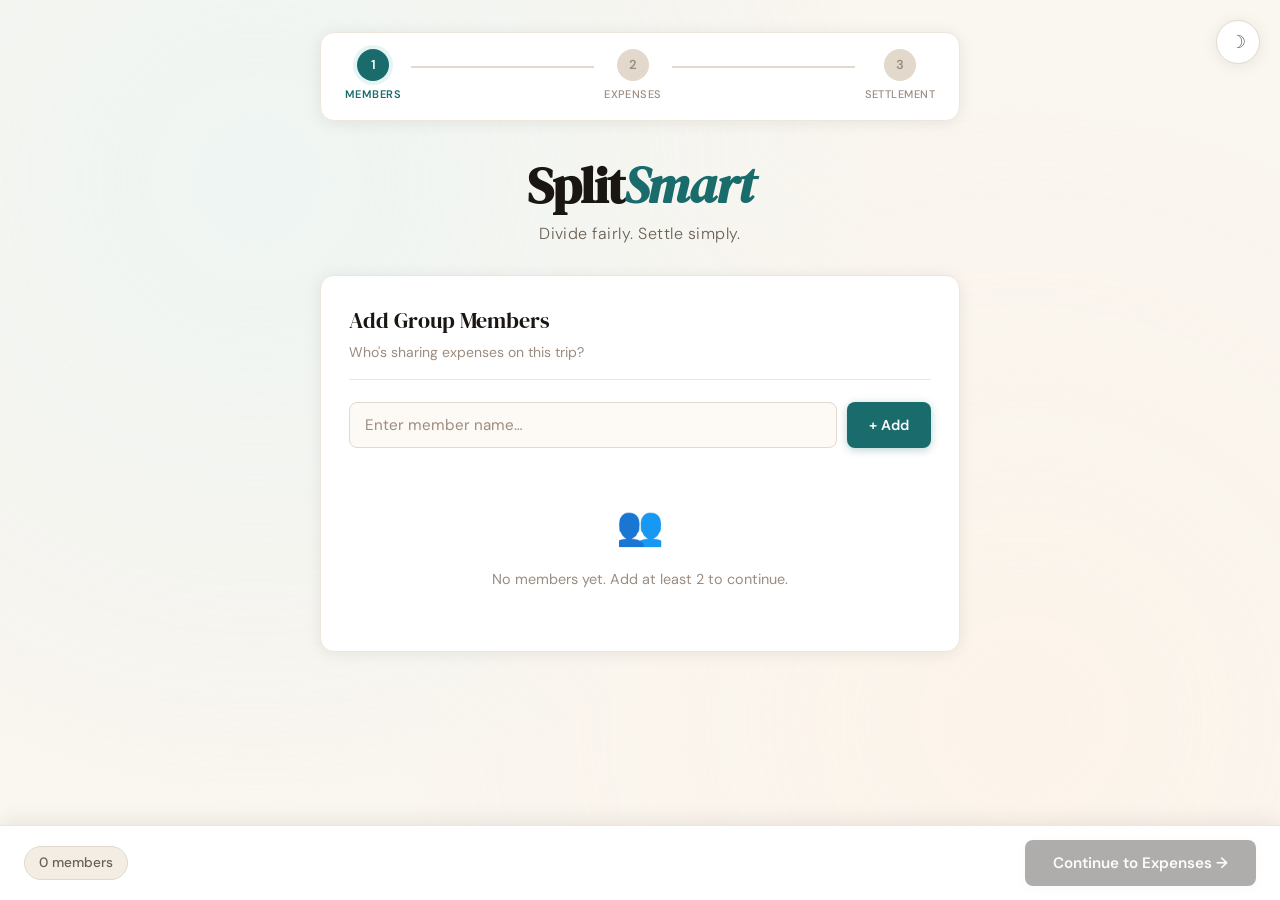
==== expenses.html @ fc4b1399 "Initial commit of SplitSmart application" ====
<!DOCTYPE html>
<html lang="en">
<head>
  <meta charset="UTF-8" />
  <meta name="viewport" content="width=device-width, initial-scale=1.0"/>
  <title>SplitSmart – Expenses</title>
  <link rel="preconnect" href="https://fonts.googleapis.com">
  <link href="https://fonts.googleapis.com/css2?family=DM+Serif+Display:ital@0;1&family=DM+Sans:wght@300;400;500;600&display=swap" rel="stylesheet">
  <link rel="stylesheet" href="style.css" />
</head>
<body>

  <button class="theme-toggle" id="themeToggle" title="Toggle dark mode">
    <span class="toggle-icon">☽</span>
  </button>

  <div class="page-wrapper">
    <!-- Step Indicator -->
    <div class="stepper">
      <div class="step done"><span class="step-num">✓</span><span class="step-label">Members</span></div>
      <div class="step-line active"></div>
      <div class="step active"><span class="step-num">2</span><span class="step-label">Expenses</span></div>
      <div class="step-line"></div>
      <div class="step"><span class="step-num">3</span><span class="step-label">Settlement</span></div>
    </div>

    <header class="page-header">
      <h2 class="page-title">Log Expenses</h2>
      <div class="members-pill" id="membersPill"><!-- JS fills --></div>
    </header>

    <!-- Add Expense Card -->
    <main class="card">
      <div class="card-header">
        <h2>New Expense</h2>
        <p>Record who paid and what for.</p>
      </div>

      <div class="form-grid">
        <div class="form-group">
          <label for="paidBySelect">Paid by</label>
          <select id="paidBySelect" class="text-input select-input">
            <option value="">Select member…</option>
          </select>
        </div>

        <div class="form-group">
          <label for="amountInput">Amount (₹)</label>
          <div class="amount-wrap">
            <span class="currency-symbol">₹</span>
            <input
              type="number"
              id="amountInput"
              class="text-input amount-input"
              placeholder="0.00"
              min="0.01"
              step="0.01"
            />
          </div>
        </div>

        <div class="form-group form-group--full">
          <label for="descInput">Description</label>
          <input
            type="text"
            id="descInput"
            class="text-input"
            placeholder="e.g. Dinner, Hotel, Fuel…"
            maxlength="60"
            autocomplete="off"
          />
        </div>
      </div>

      <div id="expenseError" class="error-msg hidden"></div>

      <button class="btn btn-primary btn-full" id="addExpenseBtn">
        + Add Expense
      </button>
    </main>

    <!-- Expenses Table Card -->
    <div class="card card--table" id="tableCard">
      <div class="card-header card-header--row">
        <div>
          <h2>All Expenses</h2>
          <p id="expenseSubtitle">No expenses yet.</p>
        </div>
        <div class="total-badge" id="totalBadge">Total: ₹0</div>
      </div>

      <div id="expenseTableWrap">
        <div id="tableEmpty" class="empty-state">
          <div class="empty-icon">🧾</div>
          <p>Add your first expense above.</p>
        </div>
        <table class="expense-table hidden" id="expenseTable">
          <thead>
            <tr>
              <th>#</th>
              <th>Description</th>
              <th>Paid by</th>
              <th>Amount</th>
              <th></th>
            </tr>
          </thead>
          <tbody id="expenseTableBody"></tbody>
        </table>
      </div>
    </div>

    <!-- Navigation -->
    <div class="nav-bar">
      <button class="btn btn-ghost" onclick="window.location.href='index.html'">← Back</button>
      <button class="btn btn-next" id="nextBtn" disabled>
        View Settlement →
      </button>
    </div>
  </div>

  <script src="app.js"></script>
  <script>
    // ─── Expenses Page Logic ──────────────────────────────────────────
    initStorage();
    guardPage('expenses'); // redirect if no members

    // Populate dropdown
    const members = getMembers();
    const select = document.getElementById('paidBySelect');
    members.forEach(m => {
      const opt = document.createElement('option');
      opt.value = m;
      opt.textContent = m;
      select.appendChild(opt);
    });

    // Members pill
    document.getElementById('membersPill').innerHTML =
      members.map(m => `<span class="mpill">${escHtml(m)}</span>`).join('');

    renderExpenses();

    const addBtn = document.getElementById('addExpenseBtn');
    const nextBtn = document.getElementById('nextBtn');
    const errorEl = document.getElementById('expenseError');

    addBtn.addEventListener('click', addExpense);
    document.getElementById('amountInput').addEventListener('keydown', e => {
      if (e.key === 'Enter') addExpense();
    });
    nextBtn.addEventListener('click', () => { window.location.href = 'settlement.html'; });

    function addExpense() {
      const paidBy = select.value;
      const amountRaw = document.getElementById('amountInput').value.trim();
      const description = document.getElementById('descInput').value.trim();

      if (!paidBy) return showError('Please select who paid.');
      if (!amountRaw || isNaN(amountRaw) || parseFloat(amountRaw) <= 0)
        return showError('Enter a valid amount greater than 0.');
      if (!description) return showError('Please add a description.');

      const amount = parseFloat(parseFloat(amountRaw).toFixed(2));
      const expenses = getExpenses();
      expenses.push({ paidBy, amount, description, id: Date.now() });
      saveExpenses(expenses);

      // Reset form
      select.value = '';
      document.getElementById('amountInput').value = '';
      document.getElementById('descInput').value = '';
      hideError();
      renderExpenses();
    }

    function renderExpenses() {
      const expenses = getExpenses();
      const tbody = document.getElementById('expenseTableBody');
      const table = document.getElementById('expenseTable');
      const empty = document.getElementById('tableEmpty');
      const badge = document.getElementById('totalBadge');
      const subtitle = document.getElementById('expenseSubtitle');

      const total = expenses.reduce((s, e) => s + e.amount, 0);
      badge.textContent = `Total: ₹${fmt(total)}`;
      nextBtn.disabled = expenses.length === 0;

      if (expenses.length === 0) {
        table.classList.add('hidden');
        empty.classList.remove('hidden');
        subtitle.textContent = 'No expenses yet.';
        return;
      }

      subtitle.textContent = `${expenses.length} expense${expenses.length !== 1 ? 's' : ''} recorded.`;
      empty.classList.add('hidden');
      table.classList.remove('hidden');

      tbody.innerHTML = expenses.map((exp, i) => `
        <tr class="animate-in" style="animation-delay:${i * 40}ms">
          <td class="td-num">${i + 1}</td>
          <td class="td-desc">${escHtml(exp.description)}</td>
          <td><span class="payer-tag">${escHtml(exp.paidBy)}</span></td>
          <td class="td-amount">₹${fmt(exp.amount)}</td>
          <td><button class="remove-btn" onclick="removeExpense(${i})" title="Delete">✕</button></td>
        </tr>
      `).join('');
    }

    function removeExpense(index) {
      const expenses = getExpenses();
      expenses.splice(index, 1);
      saveExpenses(expenses);
      renderExpenses();
    }

    function showError(msg) {
      errorEl.textContent = msg;
      errorEl.classList.remove('hidden');
      setTimeout(hideError, 3000);
    }
    function hideError() { errorEl.classList.add('hidden'); }
  </script>
</body>
</html>
---- style.css ----
/* ═══════════════════════════════════════════════════════════════════
   SplitSmart – style.css
   Design system: Warm editorial / financial
   Fonts: DM Serif Display + DM Sans
   Palette: Cream / Deep Teal / Amber
═══════════════════════════════════════════════════════════════════ */

/* ─── CSS Variables (Light Mode) ─────────────────────────────────── */
:root {
  /* Core palette */
  --bg:           #faf6f0;
  --bg-alt:       #f3ede3;
  --surface:      #ffffff;
  --surface-2:    #fdf9f4;
  --border:       #e2d9cc;
  --border-soft:  #ede6da;

  /* Text */
  --text-primary:   #1a1612;
  --text-secondary: #6b5f54;
  --text-muted:     #9c8c7f;

  /* Accent – Deep Teal */
  --accent:         #1a6b6b;
  --accent-dark:    #134f4f;
  --accent-light:   #e6f4f4;
  --accent-soft:    #c0e0e0;

  /* Amber */
  --amber:          #d97b2a;
  --amber-light:    #fef3e7;
  --amber-soft:     #f7d9b0;

  /* Status */
  --green:          #1e7a4a;
  --green-bg:       #e8f7ef;
  --red:            #c0392b;
  --red-bg:         #fdecea;
  --neutral-bg:     #f0f0f0;

  /* Layout */
  --radius:    14px;
  --radius-sm: 8px;
  --shadow:    0 2px 16px rgba(26, 22, 18, 0.08);
  --shadow-lg: 0 6px 30px rgba(26, 22, 18, 0.12);

  /* Transition */
  --trans: 0.22s ease;
}

/* ─── Dark Mode ───────────────────────────────────────────────────── */
[data-theme="dark"] {
  --bg:           #0f1a1a;
  --bg-alt:       #141f1f;
  --surface:      #1a2828;
  --surface-2:    #1f2f2f;
  --border:       #2a3f3f;
  --border-soft:  #223333;

  --text-primary:   #e8f0ee;
  --text-secondary: #8faaa8;
  --text-muted:     #5a7a78;

  --accent:         #3ab0b0;
  --accent-dark:    #2d9090;
  --accent-light:   #0d2f2f;
  --accent-soft:    #1a4040;

  --amber:          #e8944a;
  --amber-light:    #2a1a0a;
  --amber-soft:     #4a2a10;

  --green:          #4ac28a;
  --green-bg:       #0a2a1a;
  --red:            #f07060;
  --red-bg:         #2a0f0a;
  --neutral-bg:     #2a3535;

  --shadow:    0 2px 16px rgba(0, 0, 0, 0.3);
  --shadow-lg: 0 6px 30px rgba(0, 0, 0, 0.4);
}

/* ─── Reset & Base ────────────────────────────────────────────────── */
*, *::before, *::after { box-sizing: border-box; margin: 0; padding: 0; }

html {
  scroll-behavior: smooth;
  font-size: 16px;
}

body {
  font-family: 'DM Sans', sans-serif;
  background: var(--bg);
  color: var(--text-primary);
  min-height: 100vh;
  transition: background var(--trans), color var(--trans);
  line-height: 1.6;
}

/* Subtle background texture */
body::before {
  content: '';
  position: fixed;
  inset: 0;
  background-image:
    radial-gradient(circle at 20% 20%, var(--accent-light) 0%, transparent 50%),
    radial-gradient(circle at 80% 80%, var(--amber-light) 0%, transparent 50%);
  opacity: 0.6;
  pointer-events: none;
  z-index: 0;
}

/* ─── Layout ──────────────────────────────────────────────────────── */
.page-wrapper {
  position: relative;
  z-index: 1;
  max-width: 680px;
  margin: 0 auto;
  padding: 32px 20px 100px;
}

/* ─── Dark Mode Toggle ────────────────────────────────────────────── */
.theme-toggle {
  position: fixed;
  top: 20px;
  right: 20px;
  z-index: 1000;
  width: 44px;
  height: 44px;
  border-radius: 50%;
  border: 1.5px solid var(--border);
  background: var(--surface);
  color: var(--text-secondary);
  font-size: 18px;
  cursor: pointer;
  display: flex;
  align-items: center;
  justify-content: center;
  box-shadow: var(--shadow);
  transition: all var(--trans);
}
.theme-toggle:hover {
  border-color: var(--accent);
  color: var(--accent);
  transform: scale(1.08);
}

/* ─── Stepper ─────────────────────────────────────────────────────── */
.stepper {
  display: flex;
  align-items: center;
  justify-content: center;
  gap: 0;
  margin-bottom: 36px;
  padding: 16px 24px;
  background: var(--surface);
  border: 1px solid var(--border-soft);
  border-radius: var(--radius);
  box-shadow: var(--shadow);
}

.step {
  display: flex;
  flex-direction: column;
  align-items: center;
  gap: 5px;
}

.step-num {
  width: 32px;
  height: 32px;
  border-radius: 50%;
  background: var(--border);
  color: var(--text-muted);
  font-size: 13px;
  font-weight: 600;
  display: flex;
  align-items: center;
  justify-content: center;
  transition: all var(--trans);
  font-family: 'DM Sans', sans-serif;
}

.step-label {
  font-size: 11px;
  font-weight: 500;
  color: var(--text-muted);
  letter-spacing: 0.04em;
  text-transform: uppercase;
  transition: color var(--trans);
}

.step.active .step-num {
  background: var(--accent);
  color: #fff;
  box-shadow: 0 0 0 4px var(--accent-light);
}
.step.active .step-label { color: var(--accent); font-weight: 600; }

.step.done .step-num {
  background: var(--green);
  color: #fff;
}
.step.done .step-label { color: var(--green); }

.step-line {
  flex: 1;
  height: 2px;
  background: var(--border);
  margin: 0 10px;
  margin-bottom: 18px;
  min-width: 40px;
  transition: background var(--trans);
}
.step-line.active { background: var(--green); }

/* ─── Hero / Page Header ──────────────────────────────────────────── */
.hero {
  text-align: center;
  margin-bottom: 28px;
}

.brand {
  font-family: 'DM Serif Display', serif;
  font-size: clamp(2.4rem, 7vw, 3.2rem);
  color: var(--text-primary);
  letter-spacing: -0.02em;
  line-height: 1.1;
}
.brand em {
  font-style: italic;
  color: var(--accent);
}

.hero-sub {
  margin-top: 8px;
  font-size: 1rem;
  color: var(--text-secondary);
  font-weight: 300;
  letter-spacing: 0.03em;
}

.page-header {
  margin-bottom: 24px;
}
.page-title {
  font-family: 'DM Serif Display', serif;
  font-size: clamp(1.6rem, 5vw, 2.2rem);
  color: var(--text-primary);
  letter-spacing: -0.02em;
}
.page-sub {
  color: var(--text-secondary);
  font-size: 0.95rem;
  margin-top: 4px;
}

.members-pill {
  display: flex;
  flex-wrap: wrap;
  gap: 6px;
  margin-top: 10px;
}
.mpill {
  padding: 3px 11px;
  border-radius: 99px;
  background: var(--accent-light);
  color: var(--accent);
  font-size: 12px;
  font-weight: 500;
  border: 1px solid var(--accent-soft);
}

/* ─── Cards ───────────────────────────────────────────────────────── */
.card {
  background: var(--surface);
  border: 1px solid var(--border-soft);
  border-radius: var(--radius);
  padding: 28px;
  margin-bottom: 20px;
  box-shadow: var(--shadow);
  transition: box-shadow var(--trans);
}
.card:hover { box-shadow: var(--shadow-lg); }

.card-header {
  margin-bottom: 22px;
  padding-bottom: 16px;
  border-bottom: 1px solid var(--border-soft);
}
.card-header h2 {
  font-family: 'DM Serif Display', serif;
  font-size: 1.35rem;
  color: var(--text-primary);
  font-weight: 400;
}
.card-header p {
  font-size: 0.875rem;
  color: var(--text-muted);
  margin-top: 3px;
}
.card-header--row {
  display: flex;
  justify-content: space-between;
  align-items: flex-start;
  flex-wrap: wrap;
  gap: 10px;
}

/* ─── Form Elements ───────────────────────────────────────────────── */
.input-row {
  display: flex;
  gap: 10px;
}
.input-row .text-input { flex: 1; }

.form-grid {
  display: grid;
  grid-template-columns: 1fr 1fr;
  gap: 16px;
  margin-bottom: 16px;
}
.form-group--full { grid-column: 1 / -1; }

.form-group {
  display: flex;
  flex-direction: column;
  gap: 6px;
}
.form-group label {
  font-size: 12px;
  font-weight: 600;
  text-transform: uppercase;
  letter-spacing: 0.06em;
  color: var(--text-secondary);
}

.text-input {
  width: 100%;
  padding: 12px 15px;
  background: var(--surface-2);
  border: 1.5px solid var(--border);
  border-radius: var(--radius-sm);
  color: var(--text-primary);
  font-family: 'DM Sans', sans-serif;
  font-size: 0.95rem;
  outline: none;
  transition: border-color var(--trans), box-shadow var(--trans), background var(--trans);
}
.text-input:focus {
  border-color: var(--accent);
  box-shadow: 0 0 0 3px var(--accent-light);
  background: var(--surface);
}
.text-input.input-error {
  border-color: var(--red);
  box-shadow: 0 0 0 3px var(--red-bg);
}
.text-input::placeholder { color: var(--text-muted); }

.select-input {
  cursor: pointer;
  appearance: none;
  background-image: url("data:image/svg+xml,%3Csvg xmlns='http://www.w3.org/2000/svg' width='12' height='8' viewBox='0 0 12 8'%3E%3Cpath d='M1 1l5 5 5-5' stroke='%239c8c7f' stroke-width='1.5' fill='none' stroke-linecap='round'/%3E%3C/svg%3E");
  background-repeat: no-repeat;
  background-position: right 14px center;
  padding-right: 36px;
}

.amount-wrap {
  position: relative;
}
.currency-symbol {
  position: absolute;
  left: 13px;
  top: 50%;
  transform: translateY(-50%);
  color: var(--text-muted);
  font-weight: 500;
  font-size: 0.95rem;
  pointer-events: none;
}
.amount-input { padding-left: 28px; }

input[type="number"]::-webkit-inner-spin-button,
input[type="number"]::-webkit-outer-spin-button { opacity: 0; }

/* ─── Buttons ─────────────────────────────────────────────────────── */
.btn {
  padding: 12px 22px;
  border-radius: var(--radius-sm);
  font-family: 'DM Sans', sans-serif;
  font-size: 0.9rem;
  font-weight: 600;
  cursor: pointer;
  transition: all var(--trans);
  border: none;
  display: inline-flex;
  align-items: center;
  justify-content: center;
  gap: 6px;
  white-space: nowrap;
}
.btn:active { transform: scale(0.97); }

.btn-primary {
  background: var(--accent);
  color: #fff;
  box-shadow: 0 2px 8px rgba(26, 107, 107, 0.3);
}
.btn-primary:hover {
  background: var(--accent-dark);
  box-shadow: 0 4px 14px rgba(26, 107, 107, 0.4);
  transform: translateY(-1px);
}

.btn-next {
  background: var(--text-primary);
  color: var(--bg);
  padding: 13px 28px;
  font-size: 0.95rem;
  border-radius: var(--radius-sm);
  box-shadow: var(--shadow);
}
.btn-next:hover:not(:disabled) {
  transform: translateY(-2px);
  box-shadow: var(--shadow-lg);
}
.btn-next:disabled {
  opacity: 0.35;
  cursor: not-allowed;
  transform: none;
}

.btn-ghost {
  background: transparent;
  color: var(--text-secondary);
  border: 1.5px solid var(--border);
}
.btn-ghost:hover {
  border-color: var(--accent);
  color: var(--accent);
}

.btn-reset {
  background: var(--amber-light);
  color: var(--amber);
  border: 1.5px solid var(--amber-soft);
}
.btn-reset:hover {
  background: var(--amber);
  color: #fff;
}

.btn-full { width: 100%; }

/* ─── Member Chips ────────────────────────────────────────────────── */
.members-list {
  display: flex;
  flex-direction: column;
  gap: 8px;
  margin-top: 16px;
}

.member-chip {
  display: flex;
  align-items: center;
  gap: 12px;
  padding: 11px 14px;
  background: var(--surface-2);
  border: 1px solid var(--border-soft);
  border-radius: var(--radius-sm);
  transition: all var(--trans);
}
.member-chip:hover {
  border-color: var(--accent-soft);
  background: var(--accent-light);
}

.member-avatar {
  width: 34px;
  height: 34px;
  border-radius: 50%;
  background: var(--accent);
  color: #fff;
  font-weight: 700;
  font-size: 14px;
  display: flex;
  align-items: center;
  justify-content: center;
  flex-shrink: 0;
  font-family: 'DM Serif Display', serif;
}

.member-name {
  flex: 1;
  font-weight: 500;
  font-size: 0.95rem;
}

.remove-btn {
  width: 26px;
  height: 26px;
  border-radius: 50%;
  border: none;
  background: transparent;
  color: var(--text-muted);
  font-size: 11px;
  cursor: pointer;
  display: flex;
  align-items: center;
  justify-content: center;
  transition: all var(--trans);
}
.remove-btn:hover {
  background: var(--red-bg);
  color: var(--red);
}

/* ─── Empty State ─────────────────────────────────────────────────── */
.empty-state {
  text-align: center;
  padding: 32px 20px;
  color: var(--text-muted);
}
.empty-icon { font-size: 2.4rem; margin-bottom: 10px; }
.empty-state p { font-size: 0.9rem; }

/* ─── Error Message ───────────────────────────────────────────────── */
.error-msg {
  background: var(--red-bg);
  color: var(--red);
  border: 1px solid rgba(192, 57, 43, 0.2);
  border-radius: var(--radius-sm);
  padding: 10px 14px;
  font-size: 0.875rem;
  font-weight: 500;
  margin-top: 12px;
  animation: slideDown 0.2s ease;
}

/* ─── Navigation Bar ──────────────────────────────────────────────── */
.nav-bar {
  position: fixed;
  bottom: 0;
  left: 0;
  right: 0;
  padding: 14px 24px;
  background: var(--surface);
  border-top: 1px solid var(--border-soft);
  display: flex;
  justify-content: space-between;
  align-items: center;
  z-index: 100;
  box-shadow: 0 -4px 20px rgba(26,22,18,0.08);
}

.member-count-badge {
  font-size: 0.85rem;
  font-weight: 500;
  color: var(--text-secondary);
  background: var(--bg-alt);
  border: 1px solid var(--border);
  border-radius: 99px;
  padding: 5px 14px;
}

/* ─── Expense Table ───────────────────────────────────────────────── */
.expense-table {
  width: 100%;
  border-collapse: collapse;
  font-size: 0.9rem;
}
.expense-table th {
  text-align: left;
  padding: 9px 12px;
  font-size: 11px;
  font-weight: 600;
  text-transform: uppercase;
  letter-spacing: 0.06em;
  color: var(--text-muted);
  border-bottom: 1px solid var(--border-soft);
}
.expense-table td {
  padding: 12px 12px;
  border-bottom: 1px solid var(--border-soft);
  vertical-align: middle;
}
.expense-table tr:last-child td { border-bottom: none; }
.expense-table tr:hover td { background: var(--surface-2); }

.td-num { color: var(--text-muted); font-size: 0.82rem; width: 36px; }
.td-desc { font-weight: 500; }
.td-amount { font-weight: 600; color: var(--accent); text-align: right; white-space: nowrap; }

.payer-tag {
  display: inline-block;
  padding: 3px 10px;
  border-radius: 99px;
  background: var(--accent-light);
  color: var(--accent);
  font-size: 0.82rem;
  font-weight: 600;
  border: 1px solid var(--accent-soft);
}

.total-badge {
  font-weight: 700;
  font-size: 1rem;
  color: var(--accent);
  background: var(--accent-light);
  border: 1.5px solid var(--accent-soft);
  border-radius: 99px;
  padding: 5px 16px;
  white-space: nowrap;
}

/* ─── Settlement Page ─────────────────────────────────────────────── */

/* Stats Row */
.stats-row {
  display: grid;
  grid-template-columns: repeat(4, 1fr);
  gap: 12px;
  margin-bottom: 20px;
}
@media (max-width: 500px) { .stats-row { grid-template-columns: repeat(2, 1fr); } }

.stat-card {
  background: var(--surface);
  border: 1px solid var(--border-soft);
  border-radius: var(--radius);
  padding: 18px 16px;
  text-align: center;
  box-shadow: var(--shadow);
}
.stat-label {
  font-size: 11px;
  font-weight: 600;
  text-transform: uppercase;
  letter-spacing: 0.06em;
  color: var(--text-muted);
  margin-bottom: 6px;
}
.stat-value {
  font-family: 'DM Serif Display', serif;
  font-size: 1.5rem;
  color: var(--text-primary);
  line-height: 1.1;
}

/* Breakdown Grid */
.breakdown-grid {
  display: flex;
  flex-direction: column;
  gap: 10px;
}

.breakdown-card {
  display: flex;
  align-items: center;
  gap: 14px;
  padding: 14px 16px;
  border-radius: var(--radius-sm);
  border: 1.5px solid transparent;
  transition: all var(--trans);
}
.breakdown-card.balance-pos {
  background: var(--green-bg);
  border-color: rgba(30, 122, 74, 0.2);
}
.breakdown-card.balance-neg {
  background: var(--red-bg);
  border-color: rgba(192, 57, 43, 0.2);
}
.breakdown-card.balance-zero {
  background: var(--neutral-bg);
  border-color: var(--border-soft);
}

.bd-avatar {
  width: 40px;
  height: 40px;
  border-radius: 50%;
  background: var(--accent);
  color: #fff;
  font-family: 'DM Serif Display', serif;
  font-size: 16px;
  display: flex;
  align-items: center;
  justify-content: center;
  flex-shrink: 0;
}

.bd-info { flex: 1; }
.bd-name { font-weight: 600; font-size: 0.95rem; }
.bd-paid, .bd-share {
  font-size: 0.8rem;
  color: var(--text-secondary);
  margin-top: 1px;
}

.bd-status {
  font-size: 0.82rem;
  font-weight: 700;
  text-align: right;
  white-space: nowrap;
}
.balance-pos .bd-status { color: var(--green); }
.balance-neg .bd-status { color: var(--red); }
.balance-zero .bd-status { color: var(--text-muted); }

/* Settlement List */
.card--settlement {}

.settlement-list {
  display: flex;
  flex-direction: column;
  gap: 12px;
}

.txn {
  display: flex;
  align-items: center;
  gap: 12px;
  padding: 16px 18px;
  background: var(--surface-2);
  border: 1px solid var(--border-soft);
  border-radius: var(--radius-sm);
  transition: all var(--trans);
}
.txn:hover {
  border-color: var(--amber-soft);
  background: var(--amber-light);
}

.txn-from, .txn-to {
  display: flex;
  flex-direction: column;
  align-items: center;
  gap: 5px;
  min-width: 64px;
  font-size: 0.82rem;
  font-weight: 600;
  color: var(--text-secondary);
  text-align: center;
}

.txn-avatar {
  width: 38px;
  height: 38px;
  border-radius: 50%;
  font-family: 'DM Serif Display', serif;
  font-size: 16px;
  display: flex;
  align-items: center;
  justify-content: center;
  color: #fff;
}
.txn-avatar--from { background: var(--red); }
.txn-avatar--to   { background: var(--green); }

.txn-arrow {
  flex: 1;
  display: flex;
  flex-direction: column;
  align-items: center;
  gap: 4px;
}
.txn-amount {
  font-weight: 700;
  font-size: 1rem;
  color: var(--amber);
  font-family: 'DM Serif Display', serif;
}
.arrow-line {
  width: 100%;
  display: flex;
  align-items: center;
  gap: 0;
}
.arrow-line::before {
  content: '';
  flex: 1;
  height: 2px;
  background: var(--border);
}
.arrow-head {
  color: var(--text-muted);
  font-size: 10px;
}

.all-settled {
  text-align: center;
  padding: 36px 20px;
  color: var(--text-secondary);
}
.settled-icon { font-size: 3rem; margin-bottom: 10px; }

/* Expense Log / Details */
.card--log {
  background: var(--surface);
  border: 1px solid var(--border-soft);
}
.log-summary {
  font-size: 0.88rem;
  font-weight: 600;
  color: var(--text-secondary);
  cursor: pointer;
  padding: 4px 0;
  user-select: none;
  list-style: none;
  display: flex;
  align-items: center;
  gap: 8px;
}
.log-summary::before { content: '▸'; transition: transform 0.2s; }
details[open] .log-summary::before { transform: rotate(90deg); }
.log-summary:hover { color: var(--accent); }
details .expense-table { margin-top: 16px; }

/* ─── Animations ──────────────────────────────────────────────────── */
@keyframes slideDown {
  from { opacity: 0; transform: translateY(-6px); }
  to   { opacity: 1; transform: translateY(0); }
}

@keyframes fadeUp {
  from { opacity: 0; transform: translateY(12px); }
  to   { opacity: 1; transform: translateY(0); }
}

.animate-in {
  animation: fadeUp 0.3s ease both;
}

.card {
  animation: fadeUp 0.35s ease both;
}

/* ─── Utilities ───────────────────────────────────────────────────── */
.hidden { display: none !important; }

/* ─── Responsive ──────────────────────────────────────────────────── */
@media (max-width: 480px) {
  .page-wrapper { padding: 24px 14px 90px; }
  .card { padding: 20px; }
  .stepper { padding: 12px 16px; }
  .step-label { display: none; }
  .form-grid { grid-template-columns: 1fr; }
  .input-row { flex-direction: column; }
  .nav-bar { padding: 12px 16px; }
  .card-header--row { flex-direction: column; align-items: stretch; }
  .total-badge { text-align: center; }
  .txn-from, .txn-to { min-width: 50px; font-size: 0.75rem; }
}

@media (max-width: 380px) {
  .step-line { min-width: 20px; }
}
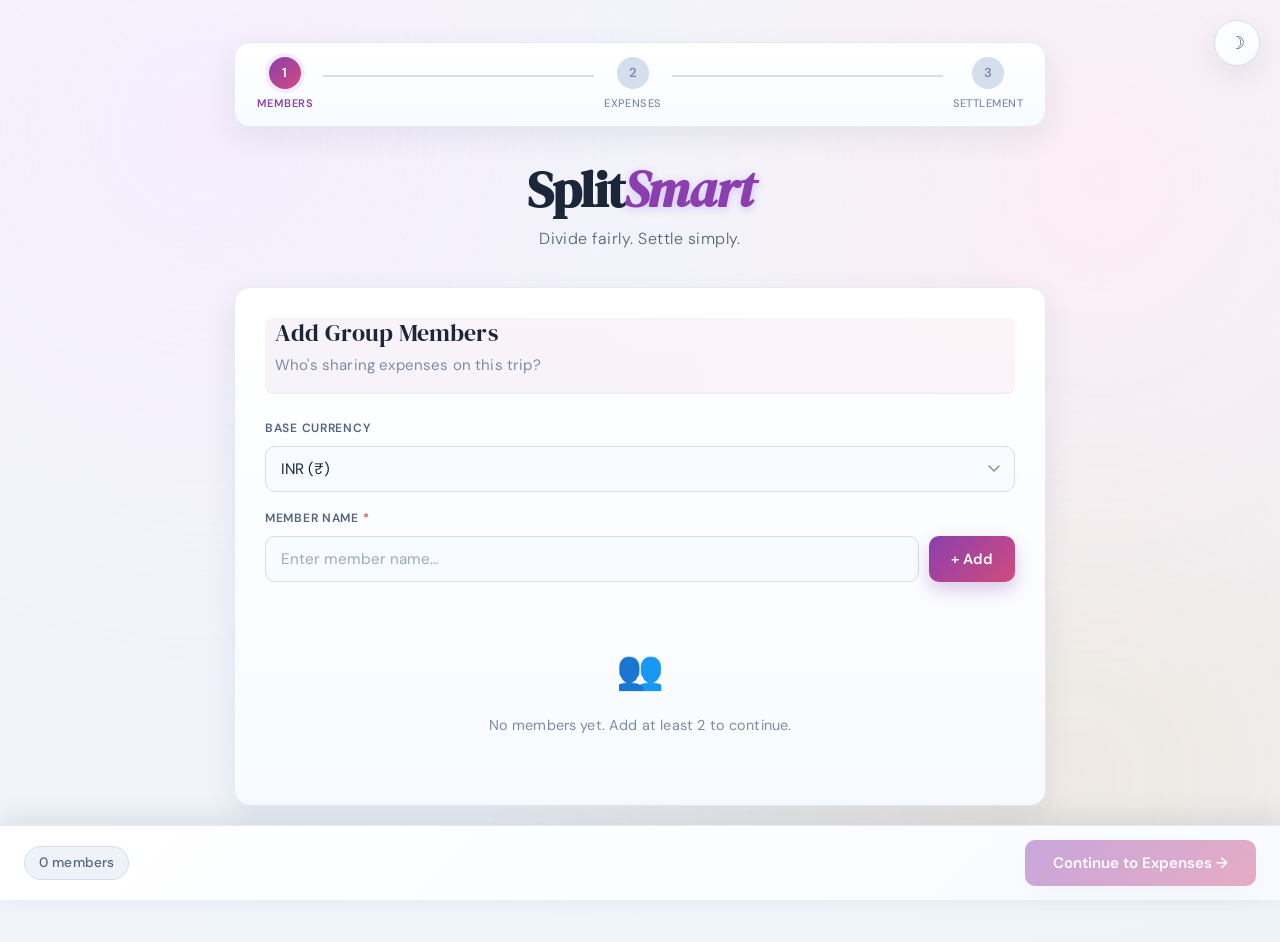
==== commit 51595cd7: "Enhance SplitSmart with Categories, Custom Splits, Insights and visual upgrades" ====
--- a/expenses.html
+++ b/expenses.html
@@ -38,16 +38,16 @@
 
       <div class="form-grid">
         <div class="form-group">
-          <label for="paidBySelect">Paid by</label>
+          <label for="paidBySelect" class="required">Paid by</label>
           <select id="paidBySelect" class="text-input select-input">
             <option value="">Select member…</option>
           </select>
         </div>
 
         <div class="form-group">
-          <label for="amountInput">Amount (₹)</label>
+          <label for="amountInput" class="required">Amount</label>
           <div class="amount-wrap">
-            <span class="currency-symbol">₹</span>
+            <span class="currency-symbol" id="currSym">₹</span>
             <input
               type="number"
               id="amountInput"
@@ -59,8 +59,18 @@
           </div>
         </div>
 
-        <div class="form-group form-group--full">
-          <label for="descInput">Description</label>
+        <div class="form-group">
+          <label for="categorySelect">Category</label>
+          <select id="categorySelect" class="text-input select-input">
+            <option value="Food">Food</option>
+            <option value="Travel">Travel</option>
+            <option value="Stay">Stay</option>
+            <option value="Misc">Misc</option>
+          </select>
+        </div>
+
+        <div class="form-group">
+          <label for="descInput" class="required">Description</label>
           <input
             type="text"
             id="descInput"
@@ -70,6 +80,25 @@
             autocomplete="off"
           />
         </div>
+
+        <div class="form-group form-group--full">
+          <label for="splitTypeSelect">Split mode</label>
+          <select id="splitTypeSelect" class="text-input select-input">
+            <option value="equal">Split equally between selected members</option>
+            <option value="custom">Custom split amounts</option>
+          </select>
+        </div>
+
+        <div class="form-group form-group--full">
+          <label class="required">Split between</label>
+          <div id="participantChecks" class="participants-grid"></div>
+        </div>
+
+        <div class="form-group form-group--full hidden" id="customSplitGroup">
+          <label class="required">Custom amounts</label>
+          <div id="customSplitGrid" class="custom-split-grid"></div>
+          <p id="customSplitHint" class="hint-text"></p>
+        </div>
       </div>
 
       <div id="expenseError" class="error-msg hidden"></div>
@@ -78,6 +107,19 @@
         + Add Expense
       </button>
     </main>
+
+    <!-- Insights Card -->
+    <div class="card">
+      <div class="card-header card-header--row">
+        <div>
+          <h2>Insights</h2>
+          <p>Quick utility stats inspired by Splitwise-style usage.</p>
+        </div>
+      </div>
+      <div id="insightsGrid" class="insights-grid">
+        <!-- JS fills -->
+      </div>
+    </div>
 
     <!-- Expenses Table Card -->
     <div class="card card--table" id="tableCard">
@@ -86,7 +128,17 @@
           <h2>All Expenses</h2>
           <p id="expenseSubtitle">No expenses yet.</p>
         </div>
-        <div class="total-badge" id="totalBadge">Total: ₹0</div>
+        <div class="total-badge" id="totalBadge">Total: 0</div>
+      </div>
+      <div class="table-toolbar">
+        <input id="expenseSearchInput" class="text-input" placeholder="Search by description or payer..." />
+        <select id="expenseFilterCategory" class="text-input select-input">
+          <option value="all">All categories</option>
+          <option value="Food">Food</option>
+          <option value="Travel">Travel</option>
+          <option value="Stay">Stay</option>
+          <option value="Misc">Misc</option>
+        </select>
       </div>
 
       <div id="expenseTableWrap">
@@ -100,6 +152,7 @@
               <th>#</th>
               <th>Description</th>
               <th>Paid by</th>
+              <th>Split</th>
               <th>Amount</th>
               <th></th>
             </tr>
@@ -121,12 +174,25 @@
   <script src="app.js"></script>
   <script>
     // ─── Expenses Page Logic ──────────────────────────────────────────
+    const select = document.getElementById('paidBySelect');
+    const addBtn = document.getElementById('addExpenseBtn');
+    const nextBtn = document.getElementById('nextBtn');
+    const errorEl = document.getElementById('expenseError');
+    const splitTypeSelect = document.getElementById('splitTypeSelect');
+    const participantChecks = document.getElementById('participantChecks');
+    const customSplitGroup = document.getElementById('customSplitGroup');
+    const customSplitGrid = document.getElementById('customSplitGrid');
+    const customSplitHint = document.getElementById('customSplitHint');
+    const searchInput = document.getElementById('expenseSearchInput');
+    const categoryFilter = document.getElementById('expenseFilterCategory');
+    const amountInput = document.getElementById('amountInput');
+
     initStorage();
     guardPage('expenses'); // redirect if no members
-
-    // Populate dropdown
+    document.getElementById('currSym').textContent = getCurrency();
+    document.getElementById('totalBadge').textContent = `Total: ${fmt(0)}`;
+
     const members = getMembers();
-    const select = document.getElementById('paidBySelect');
     members.forEach(m => {
       const opt = document.createElement('option');
       opt.value = m;
@@ -134,56 +200,140 @@
       select.appendChild(opt);
     });
 
-    // Members pill
     document.getElementById('membersPill').innerHTML =
       members.map(m => `<span class="mpill">${escHtml(m)}</span>`).join('');
 
+    renderParticipantChecks();
+    renderCustomSplitInputs();
+    toggleCustomSplitMode();
     renderExpenses();
 
-    const addBtn = document.getElementById('addExpenseBtn');
-    const nextBtn = document.getElementById('nextBtn');
-    const errorEl = document.getElementById('expenseError');
-
     addBtn.addEventListener('click', addExpense);
-    document.getElementById('amountInput').addEventListener('keydown', e => {
+    amountInput.addEventListener('keydown', e => {
       if (e.key === 'Enter') addExpense();
     });
+    amountInput.addEventListener('input', updateCustomSplitHint);
+    splitTypeSelect.addEventListener('change', () => {
+      toggleCustomSplitMode();
+      updateCustomSplitHint();
+    });
+    participantChecks.addEventListener('change', () => {
+      renderCustomSplitInputs();
+      updateCustomSplitHint();
+    });
+    customSplitGrid.addEventListener('input', updateCustomSplitHint);
+    searchInput.addEventListener('input', renderExpenses);
+    categoryFilter.addEventListener('change', renderExpenses);
     nextBtn.addEventListener('click', () => { window.location.href = 'settlement.html'; });
+
+    function renderParticipantChecks() {
+      participantChecks.innerHTML = members.map((m, i) => `
+        <label class="participant-chip">
+          <input type="checkbox" data-member="${escHtml(m)}" checked>
+          <span>${escHtml(m)}</span>
+        </label>
+      `).join('');
+    }
+
+    function getSelectedParticipants() {
+      return [...participantChecks.querySelectorAll('input[type="checkbox"]:checked')].map(el => el.getAttribute('data-member'));
+    }
+
+    function renderCustomSplitInputs() {
+      const selected = getSelectedParticipants();
+      customSplitGrid.innerHTML = selected.map(name => `
+        <label class="custom-share-item">
+          <span>${escHtml(name)}</span>
+          <input type="number" class="text-input custom-share-input" data-member="${escHtml(name)}" min="0" step="0.01" placeholder="0.00" />
+        </label>
+      `).join('');
+      updateCustomSplitHint();
+    }
+
+    function toggleCustomSplitMode() {
+      customSplitGroup.classList.toggle('hidden', splitTypeSelect.value !== 'custom');
+    }
+
+    function updateCustomSplitHint() {
+      if (splitTypeSelect.value !== 'custom') {
+        customSplitHint.textContent = 'Equal mode: selected members split the amount equally.';
+        return;
+      }
+      const amount = parseFloat(document.getElementById('amountInput').value || 0);
+      const totalCustom = [...customSplitGrid.querySelectorAll('.custom-share-input')]
+        .reduce((sum, input) => sum + parseFloat(input.value || 0), 0);
+      customSplitHint.textContent = `Custom total: ${fmt(totalCustom)}${amount > 0 ? ` / Expense amount: ${fmt(amount)}` : ''}`;
+    }
 
     function addExpense() {
       const paidBy = select.value;
       const amountRaw = document.getElementById('amountInput').value.trim();
+      const category = document.getElementById('categorySelect').value;
       const description = document.getElementById('descInput').value.trim();
+      const splitType = splitTypeSelect.value;
+      const participants = getSelectedParticipants();
 
       if (!paidBy) return showError('Please select who paid.');
       if (!amountRaw || isNaN(amountRaw) || parseFloat(amountRaw) <= 0)
         return showError('Enter a valid amount greater than 0.');
       if (!description) return showError('Please add a description.');
+      if (participants.length === 0) return showError('Select at least one member for split.');
 
       const amount = parseFloat(parseFloat(amountRaw).toFixed(2));
+      const expense = { paidBy, amount, category, description, id: Date.now(), splitType, participants };
+
+      if (splitType === 'custom') {
+        const customShares = {};
+        let customSum = 0;
+        for (const input of customSplitGrid.querySelectorAll('.custom-share-input')) {
+          const name = input.getAttribute('data-member');
+          const value = parseFloat((input.value || '0').trim());
+          const safe = Number.isFinite(value) && value >= 0 ? +value.toFixed(2) : 0;
+          customShares[name] = safe;
+          customSum += safe;
+        }
+        if (Math.abs(customSum - amount) > 0.01) {
+          return showError(`Custom split must total exactly ${fmt(amount)}.`);
+        }
+        expense.customShares = customShares;
+      }
+
       const expenses = getExpenses();
-      expenses.push({ paidBy, amount, description, id: Date.now() });
+      expenses.push(expense);
       saveExpenses(expenses);
 
-      // Reset form
       select.value = '';
       document.getElementById('amountInput').value = '';
       document.getElementById('descInput').value = '';
+      splitTypeSelect.value = 'equal';
+      renderParticipantChecks();
+      renderCustomSplitInputs();
+      toggleCustomSplitMode();
       hideError();
       renderExpenses();
     }
 
     function renderExpenses() {
-      const expenses = getExpenses();
+      const expenses = getExpenses().map(e => normalizeExpense(e, members));
       const tbody = document.getElementById('expenseTableBody');
       const table = document.getElementById('expenseTable');
       const empty = document.getElementById('tableEmpty');
       const badge = document.getElementById('totalBadge');
       const subtitle = document.getElementById('expenseSubtitle');
+      const query = searchInput.value.trim().toLowerCase();
+      const cat = categoryFilter.value;
 
       const total = expenses.reduce((s, e) => s + e.amount, 0);
-      badge.textContent = `Total: ₹${fmt(total)}`;
+      badge.textContent = `Total: ${fmt(total)}`;
       nextBtn.disabled = expenses.length === 0;
+
+      const filtered = expenses.filter(exp => {
+        const inText = !query || exp.description.toLowerCase().includes(query) || exp.paidBy.toLowerCase().includes(query);
+        const inCat = cat === 'all' || (exp.category || 'Misc') === cat;
+        return inText && inCat;
+      });
+
+      renderInsights(expenses);
 
       if (expenses.length === 0) {
         table.classList.add('hidden');
@@ -192,24 +342,50 @@
         return;
       }
 
-      subtitle.textContent = `${expenses.length} expense${expenses.length !== 1 ? 's' : ''} recorded.`;
-      empty.classList.add('hidden');
-      table.classList.remove('hidden');
-
-      tbody.innerHTML = expenses.map((exp, i) => `
+      subtitle.textContent = `${filtered.length} of ${expenses.length} expense${expenses.length !== 1 ? 's' : ''}.`;
+      empty.classList.toggle('hidden', filtered.length > 0);
+      table.classList.toggle('hidden', filtered.length === 0);
+
+      tbody.innerHTML = filtered.map((exp, i) => `
         <tr class="animate-in" style="animation-delay:${i * 40}ms">
           <td class="td-num">${i + 1}</td>
-          <td class="td-desc">${escHtml(exp.description)}</td>
+          <td class="td-desc">${escHtml(exp.description)} <span class="cat-tag">${escHtml(exp.category || 'Misc')}</span></td>
           <td><span class="payer-tag">${escHtml(exp.paidBy)}</span></td>
-          <td class="td-amount">₹${fmt(exp.amount)}</td>
-          <td><button class="remove-btn" onclick="removeExpense(${i})" title="Delete">✕</button></td>
+          <td><span class="split-tag">${exp.splitType === 'custom' ? 'Custom' : `Equal (${exp.participants.length})`}</span></td>
+          <td class="td-amount">${fmt(exp.amount)}</td>
+          <td><button class="remove-btn" onclick="removeExpense(${exp.id})" title="Delete">✕</button></td>
         </tr>
       `).join('');
     }
 
-    function removeExpense(index) {
+    function renderInsights(expenses) {
+      const grid = document.getElementById('insightsGrid');
+      if (!expenses.length) {
+        grid.innerHTML = `<div class="empty-state"><p>Insights appear once expenses are added.</p></div>`;
+        return;
+      }
+
+      const byCategory = {};
+      expenses.forEach(e => {
+        const key = e.category || 'Misc';
+        byCategory[key] = (byCategory[key] || 0) + e.amount;
+      });
+      const topCategory = Object.entries(byCategory).sort((a, b) => b[1] - a[1])[0];
+      const largestExpense = [...expenses].sort((a, b) => b.amount - a.amount)[0];
+      const avgExpense = expenses.reduce((s, e) => s + e.amount, 0) / expenses.length;
+
+      grid.innerHTML = `
+        <div class="insight-card"><div class="stat-label">Top category</div><div class="stat-value">${escHtml(topCategory[0])}</div><p>${fmt(topCategory[1])}</p></div>
+        <div class="insight-card"><div class="stat-label">Largest expense</div><div class="stat-value">${fmt(largestExpense.amount)}</div><p>${escHtml(largestExpense.description)}</p></div>
+        <div class="insight-card"><div class="stat-label">Average expense</div><div class="stat-value">${fmt(avgExpense)}</div><p>${expenses.length} entries</p></div>
+      `;
+    }
+
+    function removeExpense(expenseId) {
       const expenses = getExpenses();
-      expenses.splice(index, 1);
+      const idx = expenses.findIndex(e => e.id === expenseId);
+      if (idx === -1) return;
+      expenses.splice(idx, 1);
       saveExpenses(expenses);
       renderExpenses();
     }
--- a/style.css
+++ b/style.css
@@ -1,83 +1,84 @@
-/* ═══════════════════════════════════════════════════════════════════
-   SplitSmart – style.css
-   Design system: Warm editorial / financial
-   Fonts: DM Serif Display + DM Sans
-   Palette: Cream / Deep Teal / Amber
-═══════════════════════════════════════════════════════════════════ */
+/* SplitSmart - enhanced student-friendly theme */
 
 /* ─── CSS Variables (Light Mode) ─────────────────────────────────── */
 :root {
   /* Core palette */
-  --bg:           #faf6f0;
-  --bg-alt:       #f3ede3;
+  --bg:           #f4f7fb;
+  --bg-alt:       #eef3f9;
   --surface:      #ffffff;
-  --surface-2:    #fdf9f4;
-  --border:       #e2d9cc;
-  --border-soft:  #ede6da;
+  --surface-2:    #f8fbff;
+  --border:       #d4deec;
+  --border-soft:  #e4ebf5;
 
   /* Text */
-  --text-primary:   #1a1612;
-  --text-secondary: #6b5f54;
-  --text-muted:     #9c8c7f;
+  --text-primary:   #1b2738;
+  --text-secondary: #53637b;
+  --text-muted:     #7c8ca7;
 
   /* Accent – Deep Teal */
-  --accent:         #1a6b6b;
-  --accent-dark:    #134f4f;
-  --accent-light:   #e6f4f4;
-  --accent-soft:    #c0e0e0;
+  --accent:         #8b3fae;
+  --accent-dark:    #6f2f8d;
+  --accent-light:   #f6eafd;
+  --accent-soft:    #e8cff6;
+  --accent-2:       #d14b7d;
+  --accent-2-light: #ffeaf2;
 
   /* Amber */
-  --amber:          #d97b2a;
-  --amber-light:    #fef3e7;
-  --amber-soft:     #f7d9b0;
+  --amber:          #d88a2f;
+  --amber-light:    #fdf3e7;
+  --amber-soft:     #efcfaa;
 
   /* Status */
-  --green:          #1e7a4a;
-  --green-bg:       #e8f7ef;
-  --red:            #c0392b;
-  --red-bg:         #fdecea;
-  --neutral-bg:     #f0f0f0;
+  --green:          #1f8f66;
+  --green-bg:       #e8f6f0;
+  --red:            #cf4e49;
+  --red-bg:         #fdeeee;
+  --neutral-bg:     #edf2f8;
 
   /* Layout */
-  --radius:    14px;
-  --radius-sm: 8px;
-  --shadow:    0 2px 16px rgba(26, 22, 18, 0.08);
-  --shadow-lg: 0 6px 30px rgba(26, 22, 18, 0.12);
+  --radius:    16px;
+  --radius-sm: 10px;
+  --ring:      0 0 0 3px rgba(139, 63, 174, 0.22);
+  --shadow:    0 10px 30px rgba(20, 40, 72, 0.08);
+  --shadow-lg: 0 16px 36px rgba(20, 40, 72, 0.14);
 
   /* Transition */
-  --trans: 0.22s ease;
+  --trans: 0.2s ease;
 }
 
 /* ─── Dark Mode ───────────────────────────────────────────────────── */
 [data-theme="dark"] {
-  --bg:           #0f1a1a;
-  --bg-alt:       #141f1f;
-  --surface:      #1a2828;
-  --surface-2:    #1f2f2f;
-  --border:       #2a3f3f;
-  --border-soft:  #223333;
-
-  --text-primary:   #e8f0ee;
-  --text-secondary: #8faaa8;
-  --text-muted:     #5a7a78;
-
-  --accent:         #3ab0b0;
-  --accent-dark:    #2d9090;
-  --accent-light:   #0d2f2f;
-  --accent-soft:    #1a4040;
-
-  --amber:          #e8944a;
-  --amber-light:    #2a1a0a;
-  --amber-soft:     #4a2a10;
-
-  --green:          #4ac28a;
-  --green-bg:       #0a2a1a;
-  --red:            #f07060;
-  --red-bg:         #2a0f0a;
-  --neutral-bg:     #2a3535;
-
-  --shadow:    0 2px 16px rgba(0, 0, 0, 0.3);
-  --shadow-lg: 0 6px 30px rgba(0, 0, 0, 0.4);
+  --bg:           #182132;
+  --bg-alt:       #1e2a3f;
+  --surface:      #263247;
+  --surface-2:    #2d3a51;
+  --border:       #40516c;
+  --border-soft:  #374863;
+
+  --text-primary:   #ebf1fb;
+  --text-secondary: #bcc7dc;
+  --text-muted:     #95a5c4;
+
+  --accent:         #ba87d2;
+  --accent-dark:    #9b63b8;
+  --accent-light:   #4a2f5d;
+  --accent-soft:    #5f3c75;
+  --accent-2:       #ec8bb0;
+  --accent-2-light: #5b3042;
+
+  --amber:          #e6a765;
+  --amber-light:    #3a2a17;
+  --amber-soft:     #5f4327;
+
+  --green:          #56c79c;
+  --green-bg:       #163c2d;
+  --red:            #ef8a85;
+  --red-bg:         #3f1f1d;
+  --neutral-bg:     #313d53;
+
+  --shadow:    0 8px 24px rgba(0, 0, 0, 0.3);
+  --shadow-lg: 0 12px 32px rgba(0, 0, 0, 0.38);
+  --ring:      0 0 0 3px rgba(236, 139, 176, 0.28);
 }
 
 /* ─── Reset & Base ────────────────────────────────────────────────── */
@@ -90,11 +91,12 @@
 
 body {
   font-family: 'DM Sans', sans-serif;
-  background: var(--bg);
+  background: linear-gradient(160deg, var(--bg) 0%, var(--bg-alt) 100%);
   color: var(--text-primary);
   min-height: 100vh;
   transition: background var(--trans), color var(--trans);
-  line-height: 1.6;
+  line-height: 1.68;
+  letter-spacing: 0.01em;
 }
 
 /* Subtle background texture */
@@ -103,9 +105,10 @@
   position: fixed;
   inset: 0;
   background-image:
-    radial-gradient(circle at 20% 20%, var(--accent-light) 0%, transparent 50%),
-    radial-gradient(circle at 80% 80%, var(--amber-light) 0%, transparent 50%);
-  opacity: 0.6;
+    radial-gradient(circle at 16% 14%, var(--accent-light) 0%, transparent 44%),
+    radial-gradient(circle at 86% 20%, var(--accent-2-light) 0%, transparent 38%),
+    radial-gradient(circle at 84% 86%, rgba(236, 143, 41, 0.14) 0%, transparent 46%);
+  opacity: 0.74;
   pointer-events: none;
   z-index: 0;
 }
@@ -114,9 +117,9 @@
 .page-wrapper {
   position: relative;
   z-index: 1;
-  max-width: 680px;
+  max-width: 860px;
   margin: 0 auto;
-  padding: 32px 20px 100px;
+  padding: 42px 24px 112px;
 }
 
 /* ─── Dark Mode Toggle ────────────────────────────────────────────── */
@@ -125,11 +128,11 @@
   top: 20px;
   right: 20px;
   z-index: 1000;
-  width: 44px;
-  height: 44px;
+  width: 46px;
+  height: 46px;
   border-radius: 50%;
   border: 1.5px solid var(--border);
-  background: var(--surface);
+  background: linear-gradient(135deg, var(--surface), var(--surface-2));
   color: var(--text-secondary);
   font-size: 18px;
   cursor: pointer;
@@ -144,6 +147,10 @@
   color: var(--accent);
   transform: scale(1.08);
 }
+.theme-toggle:focus-visible {
+  outline: none;
+  box-shadow: var(--ring), var(--shadow);
+}
 
 /* ─── Stepper ─────────────────────────────────────────────────────── */
 .stepper {
@@ -151,9 +158,9 @@
   align-items: center;
   justify-content: center;
   gap: 0;
-  margin-bottom: 36px;
-  padding: 16px 24px;
-  background: var(--surface);
+  margin-bottom: 34px;
+  padding: 14px 22px;
+  background: linear-gradient(180deg, var(--surface) 0%, var(--surface-2) 100%);
   border: 1px solid var(--border-soft);
   border-radius: var(--radius);
   box-shadow: var(--shadow);
@@ -191,14 +198,14 @@
 }
 
 .step.active .step-num {
-  background: var(--accent);
+  background: linear-gradient(135deg, var(--accent), var(--accent-2));
   color: #fff;
   box-shadow: 0 0 0 4px var(--accent-light);
 }
 .step.active .step-label { color: var(--accent); font-weight: 600; }
 
 .step.done .step-num {
-  background: var(--green);
+  background: linear-gradient(135deg, var(--green), #38b37c);
   color: #fff;
 }
 .step.done .step-label { color: var(--green); }
@@ -212,12 +219,12 @@
   min-width: 40px;
   transition: background var(--trans);
 }
-.step-line.active { background: var(--green); }
+.step-line.active { background: linear-gradient(90deg, var(--green), var(--accent)); }
 
 /* ─── Hero / Page Header ──────────────────────────────────────────── */
 .hero {
   text-align: center;
-  margin-bottom: 28px;
+  margin-bottom: 34px;
 }
 
 .brand {
@@ -230,6 +237,7 @@
 .brand em {
   font-style: italic;
   color: var(--accent);
+  text-shadow: 0 2px 10px rgba(123, 87, 246, 0.28);
 }
 
 .hero-sub {
@@ -241,18 +249,18 @@
 }
 
 .page-header {
-  margin-bottom: 24px;
+  margin-bottom: 28px;
 }
 .page-title {
   font-family: 'DM Serif Display', serif;
-  font-size: clamp(1.6rem, 5vw, 2.2rem);
+  font-size: clamp(1.8rem, 4.8vw, 2.4rem);
   color: var(--text-primary);
   letter-spacing: -0.02em;
 }
 .page-sub {
   color: var(--text-secondary);
-  font-size: 0.95rem;
-  margin-top: 4px;
+  font-size: 1rem;
+  margin-top: 6px;
 }
 
 .members-pill {
@@ -264,7 +272,7 @@
 .mpill {
   padding: 3px 11px;
   border-radius: 99px;
-  background: var(--accent-light);
+  background: linear-gradient(135deg, var(--accent-light), var(--accent-2-light));
   color: var(--accent);
   font-size: 12px;
   font-weight: 500;
@@ -273,31 +281,41 @@
 
 /* ─── Cards ───────────────────────────────────────────────────────── */
 .card {
-  background: var(--surface);
+  background: linear-gradient(180deg, var(--surface) 0%, var(--surface-2) 100%);
   border: 1px solid var(--border-soft);
   border-radius: var(--radius);
-  padding: 28px;
-  margin-bottom: 20px;
+  padding: 30px;
+  margin-bottom: 24px;
   box-shadow: var(--shadow);
-  transition: box-shadow var(--trans);
-}
-.card:hover { box-shadow: var(--shadow-lg); }
+  transition: box-shadow var(--trans), transform var(--trans), border-color var(--trans);
+}
+.card:hover {
+  box-shadow: var(--shadow-lg);
+  transform: translateY(-2px);
+  border-color: var(--accent-soft);
+}
 
 .card-header {
-  margin-bottom: 22px;
+  margin-bottom: 24px;
   padding-bottom: 16px;
   border-bottom: 1px solid var(--border-soft);
+  background: linear-gradient(90deg, rgba(139, 63, 174, 0.06), rgba(209, 75, 125, 0.06));
+  border-radius: 8px;
+  padding-left: 10px;
+  padding-right: 10px;
 }
 .card-header h2 {
   font-family: 'DM Serif Display', serif;
-  font-size: 1.35rem;
+  font-size: 1.5rem;
   color: var(--text-primary);
-  font-weight: 400;
+  font-weight: 500;
+  line-height: 1.25;
 }
 .card-header p {
-  font-size: 0.875rem;
+  font-size: 0.94rem;
   color: var(--text-muted);
-  margin-top: 3px;
+  margin-top: 6px;
+  line-height: 1.55;
 }
 .card-header--row {
   display: flex;
@@ -317,15 +335,15 @@
 .form-grid {
   display: grid;
   grid-template-columns: 1fr 1fr;
-  gap: 16px;
-  margin-bottom: 16px;
+  gap: 18px;
+  margin-bottom: 20px;
 }
 .form-group--full { grid-column: 1 / -1; }
 
 .form-group {
   display: flex;
   flex-direction: column;
-  gap: 6px;
+  gap: 8px;
 }
 .form-group label {
   font-size: 12px;
@@ -335,9 +353,16 @@
   color: var(--text-secondary);
 }
 
+.hint-text {
+  margin-top: 8px;
+  font-size: 0.84rem;
+  color: var(--text-muted);
+}
+
 .text-input {
   width: 100%;
   padding: 12px 15px;
+  min-height: 46px;
   background: var(--surface-2);
   border: 1.5px solid var(--border);
   border-radius: var(--radius-sm);
@@ -345,18 +370,21 @@
   font-family: 'DM Sans', sans-serif;
   font-size: 0.95rem;
   outline: none;
-  transition: border-color var(--trans), box-shadow var(--trans), background var(--trans);
+  transition: border-color var(--trans), box-shadow var(--trans), background var(--trans), transform var(--trans);
 }
 .text-input:focus {
   border-color: var(--accent);
-  box-shadow: 0 0 0 3px var(--accent-light);
+  box-shadow: var(--ring);
   background: var(--surface);
+}
+.text-input:focus-visible {
+  transform: translateY(-1px);
 }
 .text-input.input-error {
   border-color: var(--red);
   box-shadow: 0 0 0 3px var(--red-bg);
 }
-.text-input::placeholder { color: var(--text-muted); }
+.text-input::placeholder { color: #9aa8c2; }
 
 .select-input {
   cursor: pointer;
@@ -382,6 +410,40 @@
 }
 .amount-input { padding-left: 28px; }
 
+.participants-grid {
+  display: grid;
+  grid-template-columns: repeat(2, minmax(0, 1fr));
+  gap: 10px;
+}
+
+.participant-chip {
+  display: flex;
+  align-items: center;
+  gap: 10px;
+  padding: 10px 12px;
+  border-radius: var(--radius-sm);
+  border: 1px solid var(--border-soft);
+  background: linear-gradient(135deg, var(--surface-2), var(--surface));
+  cursor: pointer;
+  font-size: 0.92rem;
+}
+
+.participant-chip input {
+  accent-color: var(--accent);
+}
+
+.custom-split-grid {
+  display: grid;
+  grid-template-columns: repeat(2, minmax(0, 1fr));
+  gap: 10px;
+}
+
+.custom-share-item {
+  display: flex;
+  flex-direction: column;
+  gap: 6px;
+}
+
 input[type="number"]::-webkit-inner-spin-button,
 input[type="number"]::-webkit-outer-spin-button { opacity: 0; }
 
@@ -390,7 +452,7 @@
   padding: 12px 22px;
   border-radius: var(--radius-sm);
   font-family: 'DM Sans', sans-serif;
-  font-size: 0.9rem;
+  font-size: 0.92rem;
   font-weight: 600;
   cursor: pointer;
   transition: all var(--trans);
@@ -401,22 +463,26 @@
   gap: 6px;
   white-space: nowrap;
 }
-.btn:active { transform: scale(0.97); }
+.btn:active { transform: translateY(0) scale(0.98); }
+.btn:focus-visible {
+  outline: none;
+  box-shadow: var(--ring);
+}
 
 .btn-primary {
-  background: var(--accent);
+  background: linear-gradient(135deg, var(--accent), var(--accent-2));
   color: #fff;
-  box-shadow: 0 2px 8px rgba(26, 107, 107, 0.3);
+  box-shadow: 0 8px 18px rgba(139, 63, 174, 0.28);
 }
 .btn-primary:hover {
-  background: var(--accent-dark);
-  box-shadow: 0 4px 14px rgba(26, 107, 107, 0.4);
-  transform: translateY(-1px);
+  background: linear-gradient(135deg, var(--accent-dark), #b13f72);
+  box-shadow: 0 12px 22px rgba(139, 63, 174, 0.34);
+  transform: translateY(-2px);
 }
 
 .btn-next {
-  background: var(--text-primary);
-  color: var(--bg);
+  background: linear-gradient(135deg, var(--accent), var(--accent-2));
+  color: #fff;
   padding: 13px 28px;
   font-size: 0.95rem;
   border-radius: var(--radius-sm);
@@ -424,31 +490,33 @@
 }
 .btn-next:hover:not(:disabled) {
   transform: translateY(-2px);
-  box-shadow: var(--shadow-lg);
+  box-shadow: 0 12px 24px rgba(139, 63, 174, 0.34);
 }
 .btn-next:disabled {
-  opacity: 0.35;
+  opacity: 0.45;
   cursor: not-allowed;
   transform: none;
 }
 
 .btn-ghost {
-  background: transparent;
+  background: linear-gradient(135deg, var(--surface), var(--surface-2));
   color: var(--text-secondary);
   border: 1.5px solid var(--border);
 }
 .btn-ghost:hover {
   border-color: var(--accent);
   color: var(--accent);
+  transform: translateY(-1px);
+  box-shadow: 0 4px 14px rgba(27, 39, 56, 0.08);
 }
 
 .btn-reset {
-  background: var(--amber-light);
+  background: linear-gradient(135deg, var(--amber-light), #ffe8cc);
   color: var(--amber);
   border: 1.5px solid var(--amber-soft);
 }
 .btn-reset:hover {
-  background: var(--amber);
+  background: linear-gradient(135deg, var(--amber), #f2a44f);
   color: #fff;
 }
 
@@ -458,16 +526,16 @@
 .members-list {
   display: flex;
   flex-direction: column;
-  gap: 8px;
-  margin-top: 16px;
+  gap: 10px;
+  margin-top: 18px;
 }
 
 .member-chip {
   display: flex;
   align-items: center;
   gap: 12px;
-  padding: 11px 14px;
-  background: var(--surface-2);
+  padding: 12px 14px;
+  background: linear-gradient(135deg, var(--surface-2), var(--surface));
   border: 1px solid var(--border-soft);
   border-radius: var(--radius-sm);
   transition: all var(--trans);
@@ -481,7 +549,7 @@
   width: 34px;
   height: 34px;
   border-radius: 50%;
-  background: var(--accent);
+  background: linear-gradient(135deg, var(--accent), var(--accent-2));
   color: #fff;
   font-weight: 700;
   font-size: 14px;
@@ -516,15 +584,20 @@
   background: var(--red-bg);
   color: var(--red);
 }
+.remove-btn:focus-visible {
+  outline: none;
+  box-shadow: var(--ring);
+}
 
 /* ─── Empty State ─────────────────────────────────────────────────── */
 .empty-state {
   text-align: center;
-  padding: 32px 20px;
+  padding: 38px 20px;
   color: var(--text-muted);
 }
 .empty-icon { font-size: 2.4rem; margin-bottom: 10px; }
 .empty-state p { font-size: 0.9rem; }
+.empty-state p { max-width: 38ch; margin: 0 auto; }
 
 /* ─── Error Message ───────────────────────────────────────────────── */
 .error-msg {
@@ -537,6 +610,35 @@
   font-weight: 500;
   margin-top: 12px;
   animation: slideDown 0.2s ease;
+}
+
+/* ─── Utility classes ─────────────────────────────────────────────── */
+.required::after {
+  content: " *";
+  color: var(--red);
+}
+
+.cat-tag {
+  display: inline-block;
+  padding: 2px 8px;
+  border-radius: var(--radius-sm);
+  background: var(--neutral-bg);
+  color: var(--text-secondary);
+  font-size: 0.75rem;
+  font-weight: 600;
+  margin-left: 6px;
+  border: 1px solid var(--border-soft);
+}
+
+.split-tag {
+  display: inline-block;
+  padding: 2px 8px;
+  border-radius: var(--radius-sm);
+  background: var(--accent-light);
+  color: var(--accent);
+  font-size: 0.72rem;
+  font-weight: 600;
+  border: 1px solid var(--accent-soft);
 }
 
 /* ─── Navigation Bar ──────────────────────────────────────────────── */
@@ -546,13 +648,13 @@
   left: 0;
   right: 0;
   padding: 14px 24px;
-  background: var(--surface);
+  background: linear-gradient(135deg, var(--surface), var(--surface-2));
   border-top: 1px solid var(--border-soft);
   display: flex;
   justify-content: space-between;
   align-items: center;
   z-index: 100;
-  box-shadow: 0 -4px 20px rgba(26,22,18,0.08);
+  box-shadow: 0 -8px 24px rgba(20, 40, 72, 0.1);
 }
 
 .member-count-badge {
@@ -569,25 +671,37 @@
 .expense-table {
   width: 100%;
   border-collapse: collapse;
-  font-size: 0.9rem;
+  font-size: 0.93rem;
+}
+
+.table-toolbar {
+  display: grid;
+  grid-template-columns: 1fr 220px;
+  gap: 10px;
+  margin-bottom: 12px;
 }
 .expense-table th {
   text-align: left;
-  padding: 9px 12px;
+  padding: 12px 14px;
   font-size: 11px;
-  font-weight: 600;
+  font-weight: 700;
   text-transform: uppercase;
   letter-spacing: 0.06em;
-  color: var(--text-muted);
+  color: var(--text-secondary);
   border-bottom: 1px solid var(--border-soft);
+  background: linear-gradient(90deg, var(--accent-light), var(--accent-2-light));
 }
 .expense-table td {
-  padding: 12px 12px;
+  padding: 14px 14px;
   border-bottom: 1px solid var(--border-soft);
   vertical-align: middle;
 }
 .expense-table tr:last-child td { border-bottom: none; }
 .expense-table tr:hover td { background: var(--surface-2); }
+.expense-table tbody tr { transition: background-color var(--trans); }
+.expense-table tbody tr:focus-within td {
+  background: var(--surface-2);
+}
 
 .td-num { color: var(--text-muted); font-size: 0.82rem; width: 36px; }
 .td-desc { font-weight: 500; }
@@ -597,7 +711,7 @@
   display: inline-block;
   padding: 3px 10px;
   border-radius: 99px;
-  background: var(--accent-light);
+  background: linear-gradient(135deg, var(--accent-light), var(--accent-2-light));
   color: var(--accent);
   font-size: 0.82rem;
   font-weight: 600;
@@ -608,7 +722,7 @@
   font-weight: 700;
   font-size: 1rem;
   color: var(--accent);
-  background: var(--accent-light);
+  background: linear-gradient(135deg, var(--accent-light), var(--accent-2-light));
   border: 1.5px solid var(--accent-soft);
   border-radius: 99px;
   padding: 5px 16px;
@@ -627,12 +741,37 @@
 @media (max-width: 500px) { .stats-row { grid-template-columns: repeat(2, 1fr); } }
 
 .stat-card {
-  background: var(--surface);
+  background: linear-gradient(145deg, var(--surface), var(--surface-2));
   border: 1px solid var(--border-soft);
   border-radius: var(--radius);
-  padding: 18px 16px;
+  padding: 20px 18px;
   text-align: center;
   box-shadow: var(--shadow);
+  transition: transform var(--trans), box-shadow var(--trans), border-color var(--trans);
+}
+.stat-card:hover {
+  transform: translateY(-2px);
+  box-shadow: var(--shadow-lg);
+  border-color: var(--accent-soft);
+}
+
+.insights-grid {
+  display: grid;
+  grid-template-columns: repeat(3, minmax(0, 1fr));
+  gap: 12px;
+}
+
+.insight-card {
+  border: 1px solid var(--border-soft);
+  border-radius: var(--radius-sm);
+  padding: 14px;
+  background: linear-gradient(145deg, var(--surface), var(--surface-2));
+}
+
+.insight-card p {
+  margin-top: 6px;
+  font-size: 0.85rem;
+  color: var(--text-secondary);
 }
 .stat-label {
   font-size: 11px;
@@ -666,15 +805,15 @@
   transition: all var(--trans);
 }
 .breakdown-card.balance-pos {
-  background: var(--green-bg);
+  background: linear-gradient(135deg, var(--green-bg), rgba(76, 205, 150, 0.2));
   border-color: rgba(30, 122, 74, 0.2);
 }
 .breakdown-card.balance-neg {
-  background: var(--red-bg);
+  background: linear-gradient(135deg, var(--red-bg), rgba(240, 122, 115, 0.2));
   border-color: rgba(192, 57, 43, 0.2);
 }
 .breakdown-card.balance-zero {
-  background: var(--neutral-bg);
+  background: linear-gradient(135deg, var(--neutral-bg), var(--surface-2));
   border-color: var(--border-soft);
 }
 
@@ -711,7 +850,6 @@
 .balance-zero .bd-status { color: var(--text-muted); }
 
 /* Settlement List */
-.card--settlement {}
 
 .settlement-list {
   display: flex;
@@ -723,7 +861,7 @@
   display: flex;
   align-items: center;
   gap: 12px;
-  padding: 16px 18px;
+  padding: 18px 18px;
   background: var(--surface-2);
   border: 1px solid var(--border-soft);
   border-radius: var(--radius-sm);
@@ -731,7 +869,11 @@
 }
 .txn:hover {
   border-color: var(--amber-soft);
-  background: var(--amber-light);
+  background: linear-gradient(135deg, var(--amber-light), #ffe9ce);
+}
+.txn:focus-within {
+  border-color: var(--accent-soft);
+  box-shadow: var(--ring);
 }
 
 .txn-from, .txn-to {
@@ -817,6 +959,11 @@
 .log-summary::before { content: '▸'; transition: transform 0.2s; }
 details[open] .log-summary::before { transform: rotate(90deg); }
 .log-summary:hover { color: var(--accent); }
+.log-summary:focus-visible {
+  outline: none;
+  box-shadow: var(--ring);
+  border-radius: var(--radius-sm);
+}
 details .expense-table { margin-top: 16px; }
 
 /* ─── Animations ──────────────────────────────────────────────────── */
@@ -841,13 +988,25 @@
 /* ─── Utilities ───────────────────────────────────────────────────── */
 .hidden { display: none !important; }
 
+/* Respect motion-sensitive users */
+@media (prefers-reduced-motion: reduce) {
+  *, *::before, *::after {
+    animation-duration: 0.01ms !important;
+    animation-iteration-count: 1 !important;
+    transition-duration: 0.01ms !important;
+    scroll-behavior: auto !important;
+  }
+}
+
 /* ─── Responsive ──────────────────────────────────────────────────── */
 @media (max-width: 480px) {
-  .page-wrapper { padding: 24px 14px 90px; }
-  .card { padding: 20px; }
+  .page-wrapper { padding: 24px 14px 94px; }
+  .card { padding: 22px; }
   .stepper { padding: 12px 16px; }
   .step-label { display: none; }
   .form-grid { grid-template-columns: 1fr; }
+  .participants-grid, .custom-split-grid, .insights-grid { grid-template-columns: 1fr; }
+  .table-toolbar { grid-template-columns: 1fr; }
   .input-row { flex-direction: column; }
   .nav-bar { padding: 12px 16px; }
   .card-header--row { flex-direction: column; align-items: stretch; }
